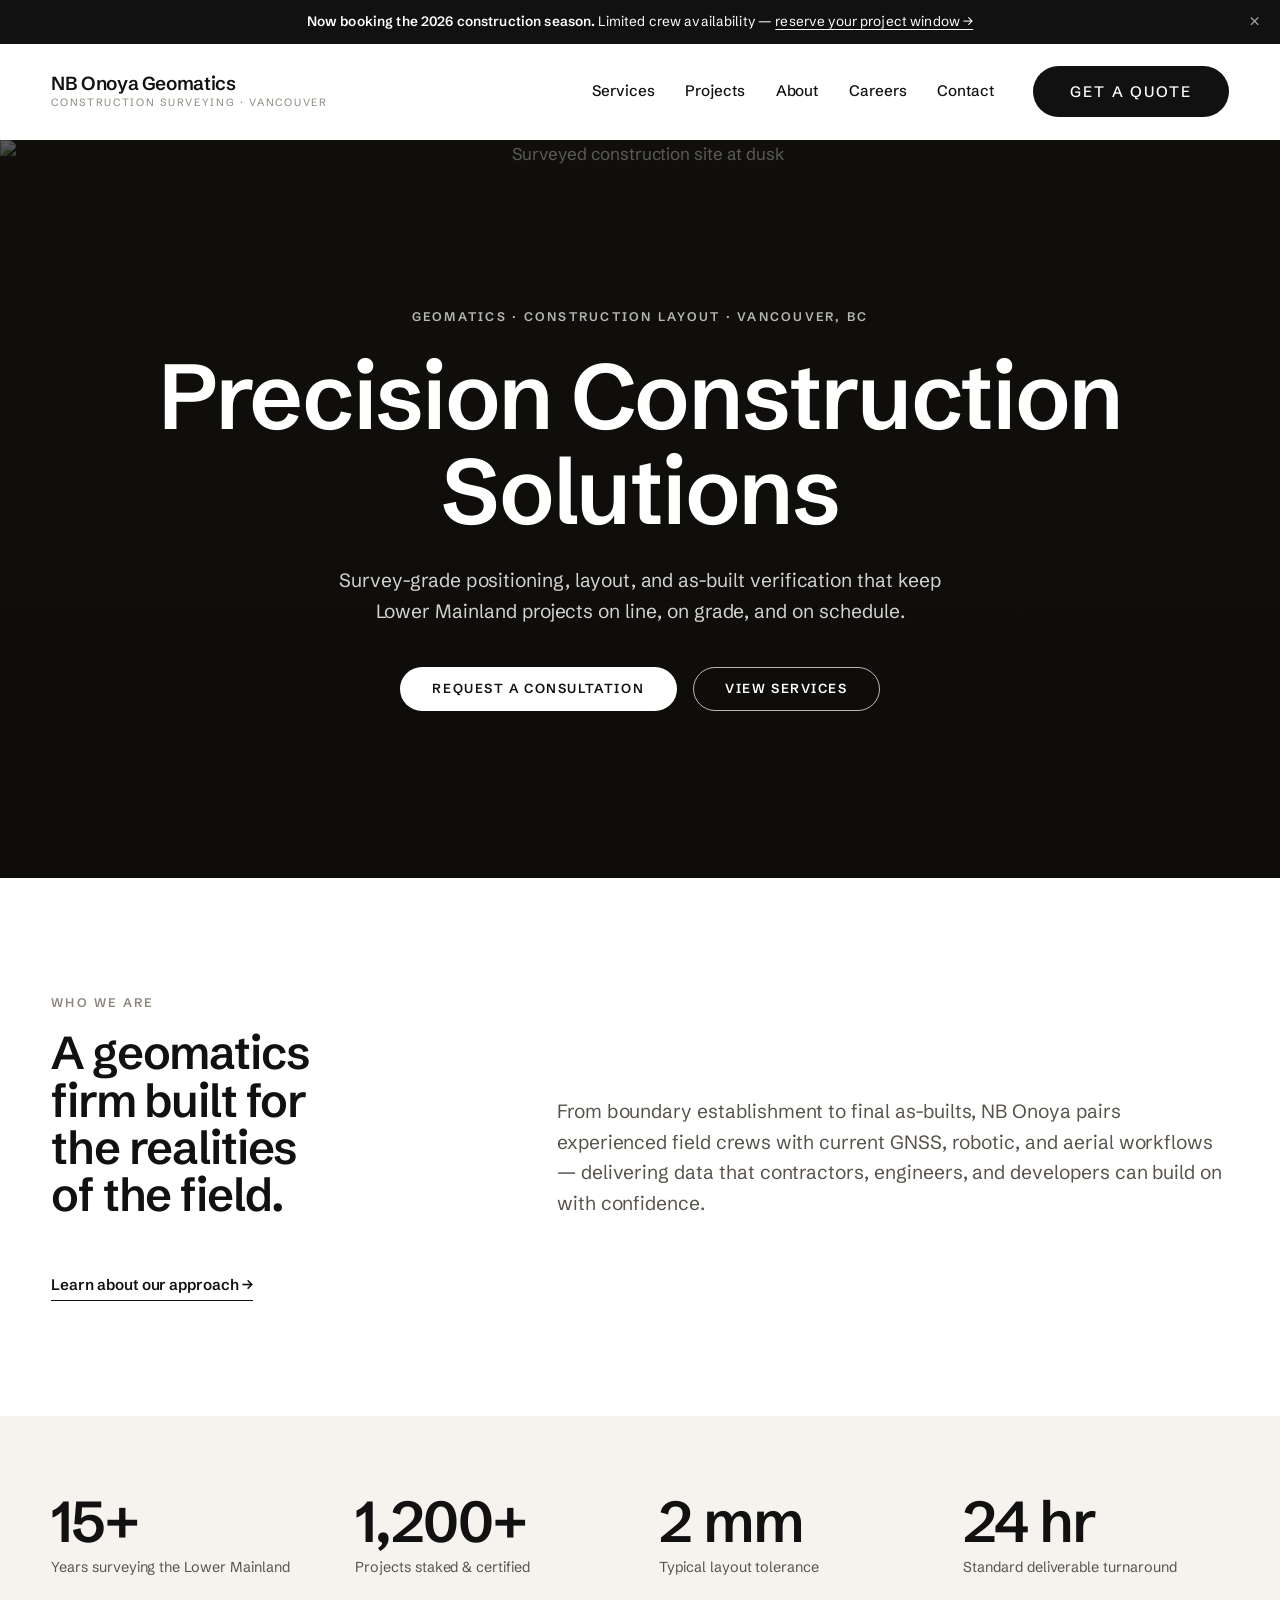
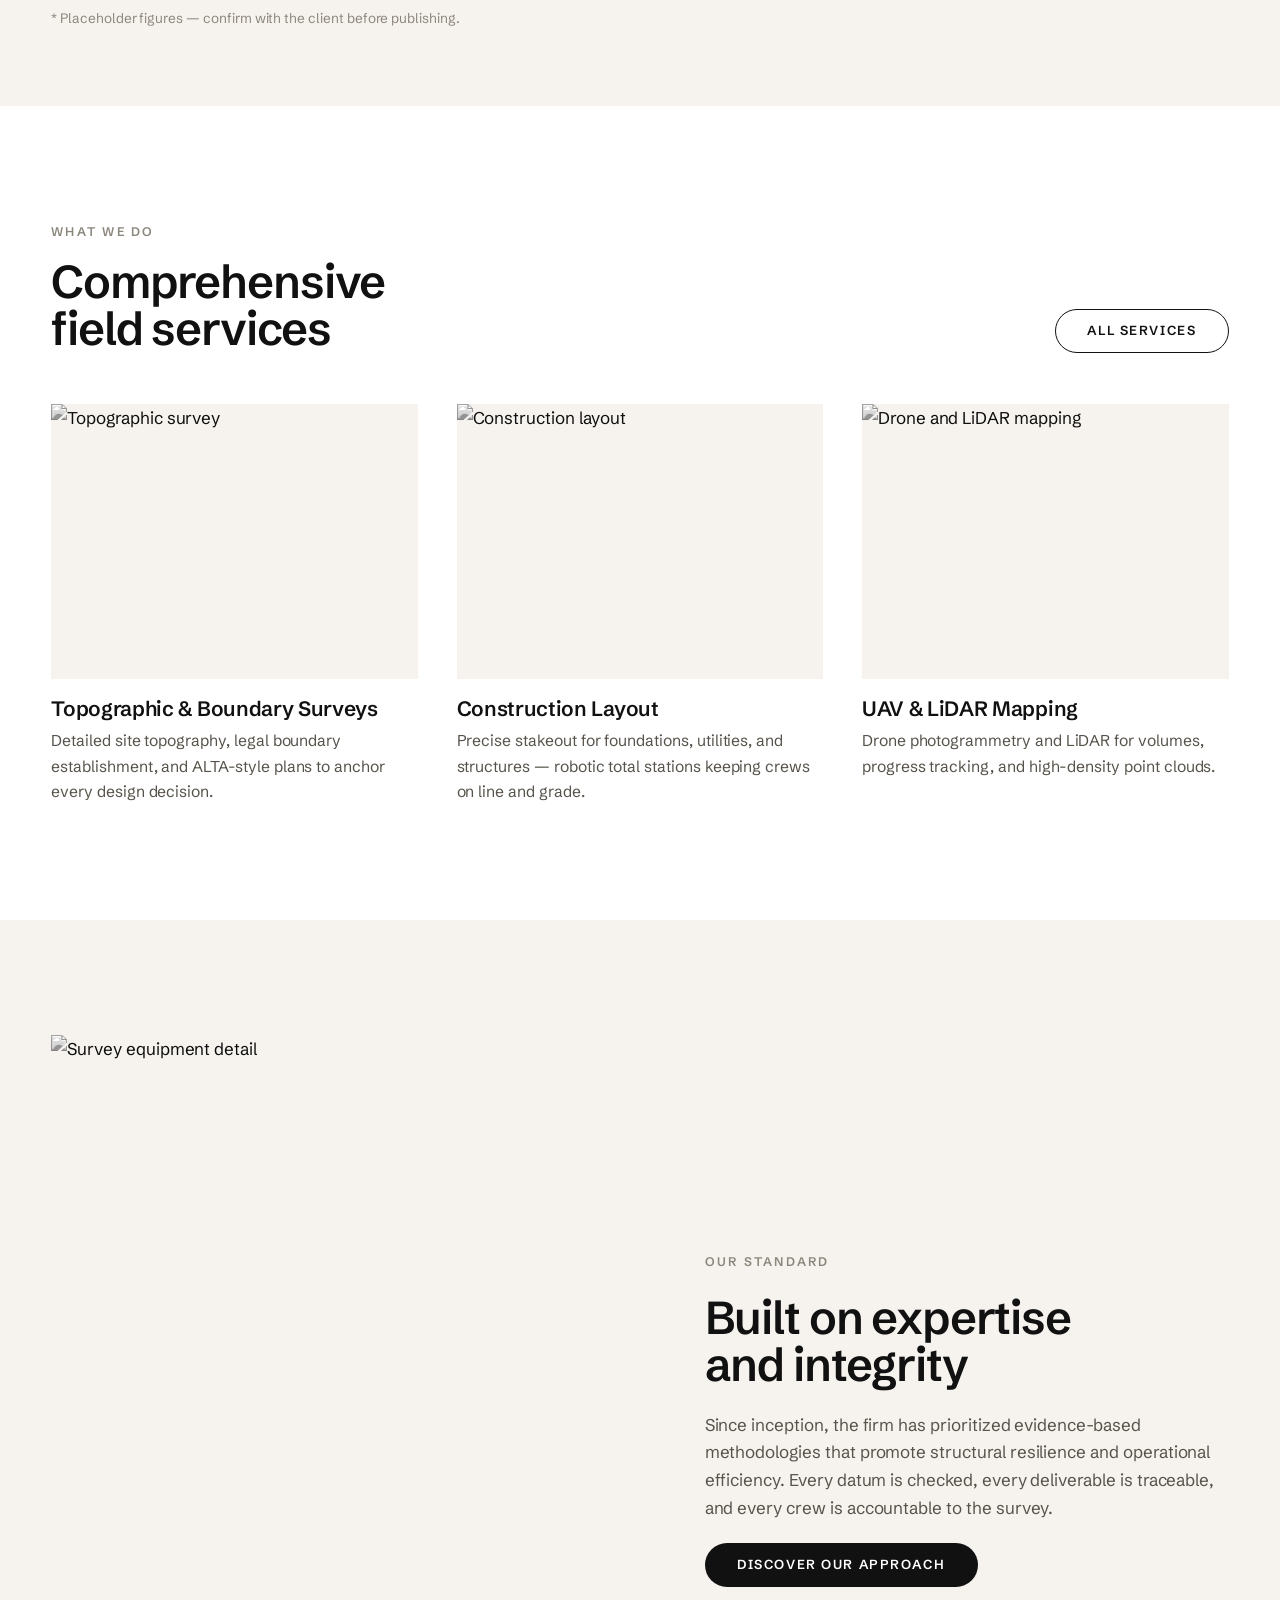
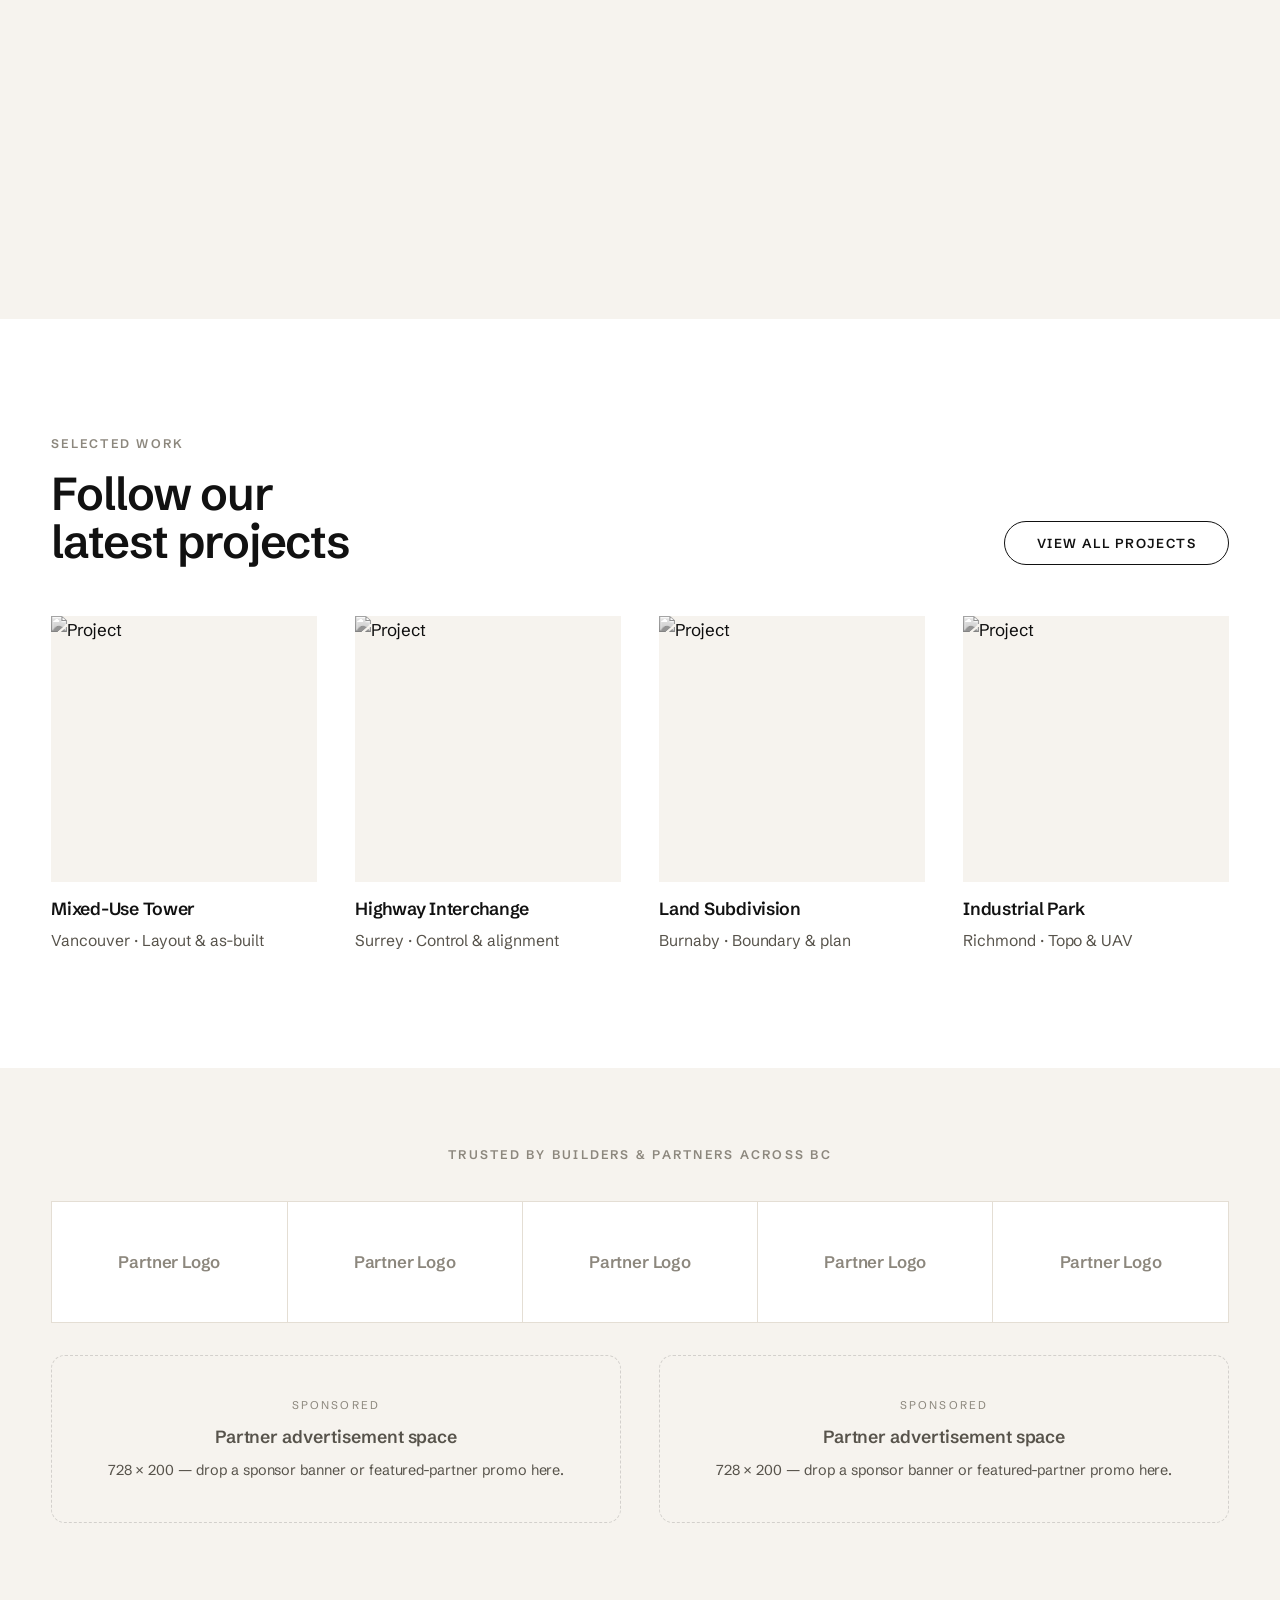
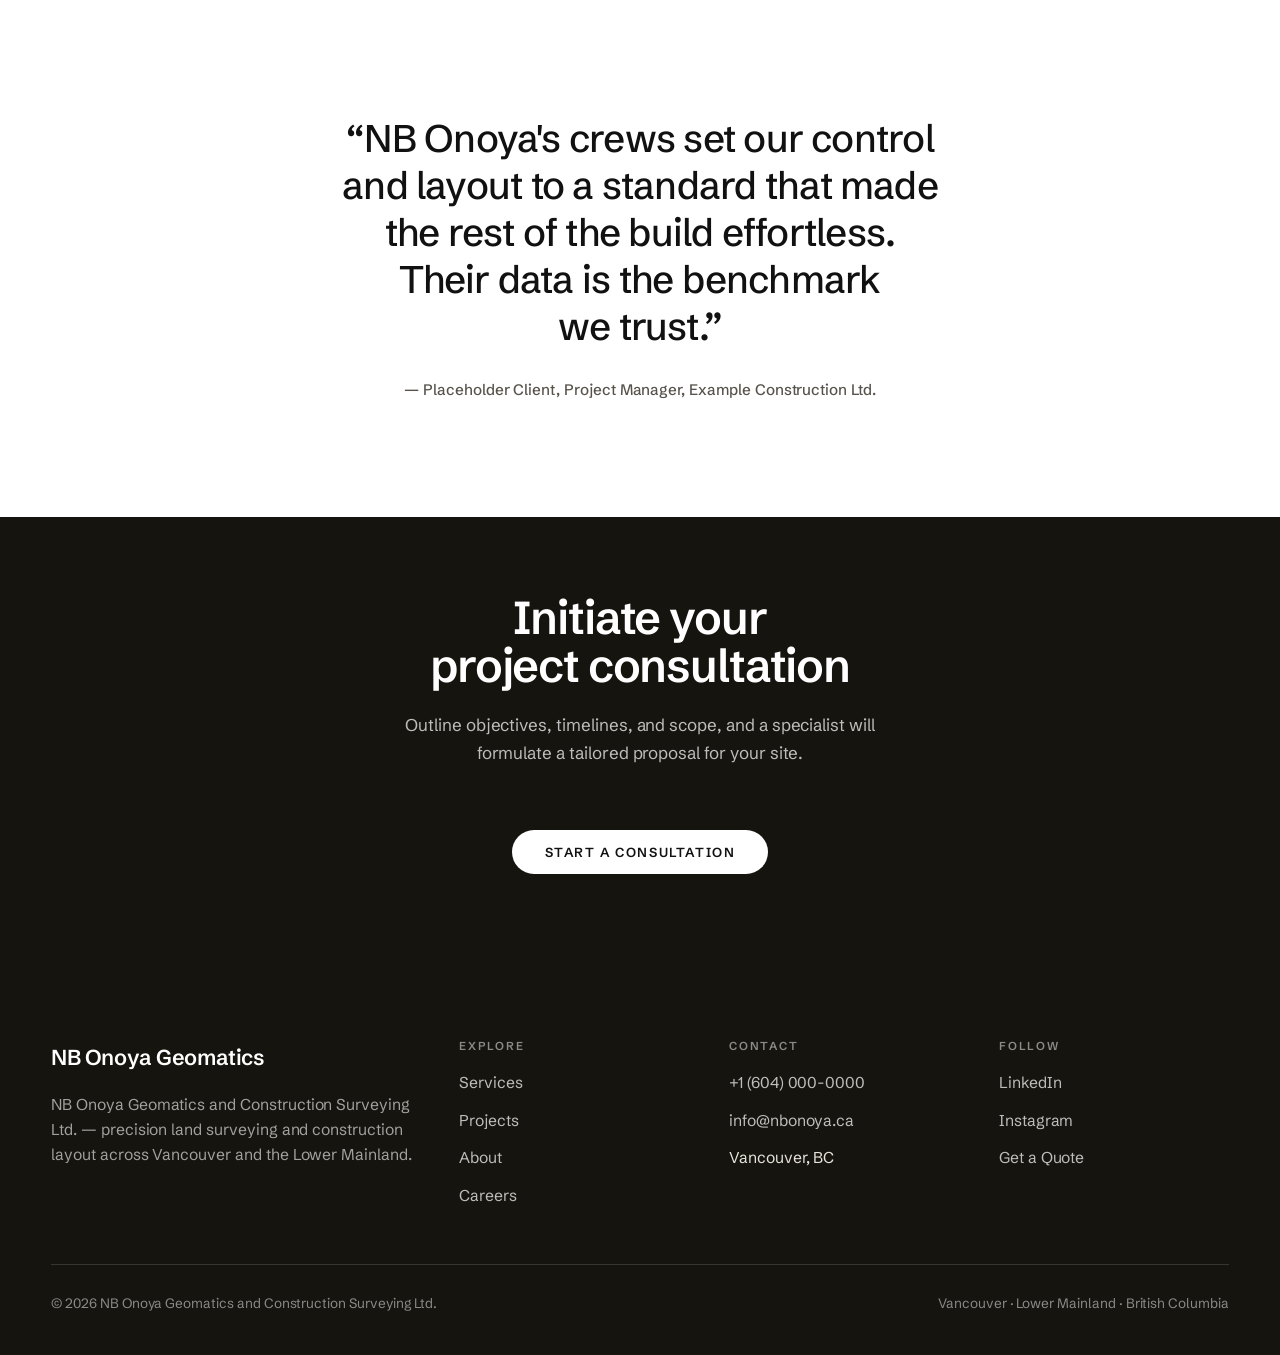
==== index.html @ a0c2b287 "Initial commit — NB Onoya Geomatics website Bug fixes applied: - Active nav class no longer applied " ====
<!DOCTYPE html>
<html lang="en" data-color="warm" data-accent="none" data-font="neue">
<head>
  <meta charset="UTF-8" />
  <meta name="viewport" content="width=device-width, initial-scale=1.0" />
  <title>NB Onoya Geomatics &amp; Construction Surveying — Vancouver</title>
  <meta name="description" content="NB Onoya Geomatics and Construction Surveying Ltd. — precision land surveying, construction layout, and geomatics services across Vancouver and the Lower Mainland." />
  <link rel="preconnect" href="https://fonts.googleapis.com" />
  <link rel="preconnect" href="https://fonts.gstatic.com" crossorigin />
  <link href="https://fonts.googleapis.com/css2?family=Schibsted+Grotesk:wght@400;500;600;700;800&family=Archivo:wght@400;500;600;700;800&family=Bricolage+Grotesque:opsz,wght@12..96,400;12..96,600;12..96,700&family=Hanken+Grotesk:wght@400;500;600&display=swap" rel="stylesheet" />
  <link rel="stylesheet" href="styles.css" />
  <script src="site.js"></script>
</head>
<body data-hero="cinematic" data-screen-label="Home">

  <!-- ===== Promo banner (advertisement / announcement) ===== -->
  <div class="promo" role="region" aria-label="Announcement">
    <div class="promo__inner">
      <span><strong>Now booking the 2026 construction season.</strong> Limited crew availability — <a href="contact.html">reserve your project window&nbsp;→</a></span>
      <button class="promo__close" aria-label="Dismiss announcement">&times;</button>
    </div>
  </div>

  <!-- ===== Nav ===== -->
  <header class="nav">
    <div class="container nav__inner">
      <a class="brand" href="index.html" aria-label="NB Onoya Geomatics home">
        <span class="brand__name">NB Onoya Geomatics</span>
        <span class="brand__sub">Construction Surveying · Vancouver</span>
      </a>
      <nav class="nav__links" aria-label="Primary">
        <a href="services.html">Services</a>
        <a href="projects.html">Projects</a>
        <a href="about.html">About</a>
        <a href="careers.html">Careers</a>
        <a href="contact.html">Contact</a>
        <a class="btn btn--primary nav__cta" href="contact.html">Get a Quote</a>
      </nav>
      <button class="nav__toggle" aria-label="Menu" aria-expanded="false"><span></span></button>
    </div>
  </header>

  <main>
    <!-- ===== HERO — three treatments, toggled by [data-hero] ===== -->
    <section class="hero">

      <!-- Cinematic -->
      <div class="hero--cinematic">
        <div class="hero__media">
          <img src="https://picsum.photos/seed/onoya-precision-site/1920/1200" alt="Surveyed construction site at dusk" loading="eager" />
        </div>
        <div class="hero__content">
          <p class="eyebrow" style="color:rgba(255,255,255,.7)">Geomatics · Construction Layout · Vancouver, BC</p>
          <h1 class="hero__title" style="margin-top:22px">Precision Construction Solutions</h1>
          <p class="hero__sub">Survey-grade positioning, layout, and as-built verification that keep Lower Mainland projects on line, on grade, and on schedule.</p>
          <div class="hero__actions">
            <a class="btn btn--light" href="contact.html">Request a Consultation</a>
            <a class="btn btn--ghost-light" href="services.html">View Services</a>
          </div>
        </div>
      </div>

      <!-- Split -->
      <div class="hero--split">
        <div class="container" style="max-width:none;padding:0">
          <div class="hero__grid">
            <div class="hero__media">
              <img src="https://picsum.photos/seed/onoya-totalstation/1200/1400" alt="Surveyor operating a total station" loading="eager" />
            </div>
            <div class="hero__panel">
              <p class="eyebrow">Geomatics · Vancouver, BC</p>
              <h1 class="hero__title" style="margin-top:20px">Precision Construction Solutions</h1>
              <p class="hero__sub">Survey-grade positioning and layout that keep Lower Mainland projects on line, on grade, and on schedule.</p>
              <div class="hero__actions">
                <a class="btn btn--primary" href="contact.html">Request a Consultation</a>
                <a class="btn btn--outline" href="services.html">View Services</a>
              </div>
            </div>
          </div>
        </div>
      </div>

      <!-- Editorial -->
      <div class="hero--editorial">
        <div class="container">
          <div class="hero__top">
            <p class="eyebrow">Geomatics · Construction Surveying · Vancouver</p>
            <h1 class="hero__title">Precision Construction Solutions</h1>
          </div>
          <div class="hero__row">
            <div class="img-wrap ratio-16-9">
              <img src="https://picsum.photos/seed/onoya-sitework/1400/900" alt="Construction site survey" loading="eager" />
            </div>
            <div>
              <p class="hero__sub">Survey-grade positioning, layout, and as-built verification that keep Lower Mainland projects on line, on grade, and on schedule.</p>
              <div class="hero__actions">
                <a class="btn btn--primary" href="contact.html">Request a Consultation</a>
                <a class="btn btn--outline" href="services.html">View Services</a>
              </div>
            </div>
          </div>
        </div>
      </div>

    </section>

    <!-- ===== Positioning statement ===== -->
    <section class="section container">
      <div class="sec-head reveal">
        <div class="sec-head__text">
          <p class="eyebrow">Who we are</p>
          <h2>A geomatics firm built for the realities of the field.</h2>
        </div>
        <p class="lead">From boundary establishment to final as-builts, NB Onoya pairs experienced field crews with current GNSS, robotic, and aerial workflows — delivering data that contractors, engineers, and developers can build on with confidence.</p>
      </div>
      <a class="arrow-link reveal" href="about.html">Learn about our approach →</a>
    </section>

    <!-- ===== Stats band ===== -->
    <section class="section--tight section--alt">
      <div class="container">
        <div class="stats reveal">
          <div class="stat"><span class="stat__num">15+</span><span class="stat__label">Years surveying the Lower Mainland</span></div>
          <div class="stat"><span class="stat__num">1,200+</span><span class="stat__label">Projects staked &amp; certified</span></div>
          <div class="stat"><span class="stat__num">2&nbsp;mm</span><span class="stat__label">Typical layout tolerance</span></div>
          <div class="stat"><span class="stat__num">24&nbsp;hr</span><span class="stat__label">Standard deliverable turnaround</span></div>
        </div>
        <p class="form__note" style="margin-top:28px">* Placeholder figures — confirm with the client before publishing.</p>
      </div>
    </section>

    <!-- ===== Services preview ===== -->
    <section class="section container">
      <div class="sec-head reveal">
        <div class="sec-head__text">
          <p class="eyebrow">What we do</p>
          <h2>Comprehensive field services</h2>
        </div>
        <a class="btn btn--outline" href="services.html">All Services</a>
      </div>
      <div class="grid grid-3">
        <article class="card reveal">
          <div class="img-wrap img-wrap--hover ratio-4-3"><img src="https://picsum.photos/seed/onoya-topo/900/700" alt="Topographic survey" /></div>
          <div class="card__body">
            <h3 class="card__title">Topographic &amp; Boundary Surveys</h3>
            <p class="card__desc">Detailed site topography, legal boundary establishment, and ALTA-style plans to anchor every design decision.</p>
          </div>
        </article>
        <article class="card reveal">
          <div class="img-wrap img-wrap--hover ratio-4-3"><img src="https://picsum.photos/seed/onoya-layout/900/700" alt="Construction layout" /></div>
          <div class="card__body">
            <h3 class="card__title">Construction Layout</h3>
            <p class="card__desc">Precise stakeout for foundations, utilities, and structures — robotic total stations keeping crews on line and grade.</p>
          </div>
        </article>
        <article class="card reveal">
          <div class="img-wrap img-wrap--hover ratio-4-3"><img src="https://picsum.photos/seed/onoya-lidar/900/700" alt="Drone and LiDAR mapping" /></div>
          <div class="card__body">
            <h3 class="card__title">UAV &amp; LiDAR Mapping</h3>
            <p class="card__desc">Drone photogrammetry and LiDAR for volumes, progress tracking, and high-density point clouds.</p>
          </div>
        </article>
      </div>
    </section>

    <!-- ===== Split: expertise ===== -->
    <section class="section--alt">
      <div class="section container">
        <div class="split">
          <div class="img-wrap ratio-3-4 reveal"><img src="https://picsum.photos/seed/onoya-integrity/1000/1300" alt="Survey equipment detail" /></div>
          <div class="split__text reveal">
            <p class="eyebrow">Our standard</p>
            <h2>Built on expertise and integrity</h2>
            <p class="muted">Since inception, the firm has prioritized evidence-based methodologies that promote structural resilience and operational efficiency. Every datum is checked, every deliverable is traceable, and every crew is accountable to the survey.</p>
            <div><a class="btn btn--primary" href="about.html">Discover Our Approach</a></div>
          </div>
        </div>
      </div>
    </section>

    <!-- ===== Featured projects (work showcase) ===== -->
    <section class="section container">
      <div class="sec-head reveal">
        <div class="sec-head__text">
          <p class="eyebrow">Selected work</p>
          <h2>Follow our latest projects</h2>
        </div>
        <a class="btn btn--outline" href="projects.html">View All Projects</a>
      </div>
      <div class="grid grid-4">
        <a class="card reveal" href="projects.html">
          <div class="img-wrap img-wrap--hover ratio-1-1"><img src="https://picsum.photos/seed/onoya-pa/700/700" alt="Project" /></div>
          <div class="card__body"><h3 class="card__title" style="font-size:1.1rem">Mixed-Use Tower</h3><p class="card__desc">Vancouver · Layout &amp; as-built</p></div>
        </a>
        <a class="card reveal" href="projects.html">
          <div class="img-wrap img-wrap--hover ratio-1-1"><img src="https://picsum.photos/seed/onoya-pb/700/700" alt="Project" /></div>
          <div class="card__body"><h3 class="card__title" style="font-size:1.1rem">Highway Interchange</h3><p class="card__desc">Surrey · Control &amp; alignment</p></div>
        </a>
        <a class="card reveal" href="projects.html">
          <div class="img-wrap img-wrap--hover ratio-1-1"><img src="https://picsum.photos/seed/onoya-pc/700/700" alt="Project" /></div>
          <div class="card__body"><h3 class="card__title" style="font-size:1.1rem">Land Subdivision</h3><p class="card__desc">Burnaby · Boundary &amp; plan</p></div>
        </a>
        <a class="card reveal" href="projects.html">
          <div class="img-wrap img-wrap--hover ratio-1-1"><img src="https://picsum.photos/seed/onoya-pd/700/700" alt="Project" /></div>
          <div class="card__body"><h3 class="card__title" style="font-size:1.1rem">Industrial Park</h3><p class="card__desc">Richmond · Topo &amp; UAV</p></div>
        </a>
      </div>
    </section>

    <!-- ===== Partners / sponsors (advertisement space) ===== -->
    <section class="section--tight section--alt">
      <div class="container">
        <p class="eyebrow text-center reveal" style="margin-bottom:36px">Trusted by builders &amp; partners across BC</p>
        <div class="logos reveal">
          <div class="logo-cell"><span class="logo-mark">Partner&nbsp;Logo</span></div>
          <div class="logo-cell"><span class="logo-mark">Partner&nbsp;Logo</span></div>
          <div class="logo-cell"><span class="logo-mark">Partner&nbsp;Logo</span></div>
          <div class="logo-cell"><span class="logo-mark">Partner&nbsp;Logo</span></div>
          <div class="logo-cell"><span class="logo-mark">Partner&nbsp;Logo</span></div>
        </div>
        <div class="grid grid-2" style="margin-top:32px">
          <div class="ad-slot reveal">
            <span class="ad-slot__tag">Sponsored</span>
            <span class="ad-slot__title">Partner advertisement space</span>
            <span class="muted" style="font-size:.9rem">728 × 200 — drop a sponsor banner or featured-partner promo here.</span>
          </div>
          <div class="ad-slot reveal">
            <span class="ad-slot__tag">Sponsored</span>
            <span class="ad-slot__title">Partner advertisement space</span>
            <span class="muted" style="font-size:.9rem">728 × 200 — drop a sponsor banner or featured-partner promo here.</span>
          </div>
        </div>
      </div>
    </section>

    <!-- ===== Testimonial ===== -->
    <section class="section container">
      <div style="max-width:60ch;margin-inline:auto" class="text-center reveal">
        <p class="quote">“NB Onoya's crews set our control and layout to a standard that made the rest of the build effortless. Their data is the benchmark we trust.”</p>
        <p class="quote__by">— Placeholder Client, Project Manager, Example Construction Ltd.</p>
      </div>
    </section>

    <!-- ===== CTA ===== -->
    <section class="section--tight" style="background:var(--bg-deep);color:#fff">
      <div class="container text-center reveal" style="max-width:780px">
        <h2 style="color:#fff">Initiate your project consultation</h2>
        <p style="color:rgba(255,255,255,.72);margin:22px auto 0;max-width:52ch">Outline objectives, timelines, and scope, and a specialist will formulate a tailored proposal for your site.</p>
        <div class="mt-cta"><a class="btn btn--light" href="contact.html">Start a Consultation</a></div>
      </div>
    </section>
  </main>

  <!-- ===== Footer ===== -->
  <footer class="footer">
    <div class="container">
      <div class="footer__top">
        <div>
          <p class="footer__brand-name">NB Onoya Geomatics</p>
          <p class="footer__blurb">NB Onoya Geomatics and Construction Surveying Ltd. — precision land surveying and construction layout across Vancouver and the Lower Mainland.</p>
        </div>
        <div class="footer__col">
          <h4>Explore</h4>
          <ul>
            <li><a href="services.html">Services</a></li>
            <li><a href="projects.html">Projects</a></li>
            <li><a href="about.html">About</a></li>
            <li><a href="careers.html">Careers</a></li>
          </ul>
        </div>
        <div class="footer__col">
          <h4>Contact</h4>
          <ul>
            <li><a href="tel:+16040000000">+1 (604) 000-0000</a></li>
            <li><a href="mailto:info@nbonoya.ca">info@nbonoya.ca</a></li>
            <li>Vancouver, BC</li>
          </ul>
        </div>
        <div class="footer__col">
          <h4>Follow</h4>
          <ul>
            <li><a href="#">LinkedIn</a></li>
            <li><a href="#">Instagram</a></li>
            <li><a href="contact.html">Get a Quote</a></li>
          </ul>
        </div>
      </div>
      <div class="footer__bottom">
        <span>© <span id="year">2026</span> NB Onoya Geomatics and Construction Surveying Ltd.</span>
        <span>Vancouver · Lower Mainland · British Columbia</span>
      </div>
    </div>
  </footer>

  <!-- ===== Tweaks (hero + color/type) ===== -->
  <div id="tweaks-root"></div>
  <script src="https://unpkg.com/react@18.3.1/umd/react.development.js" integrity="sha384-hD6/rw4ppMLGNu3tX5cjIb+uRZ7UkRJ6BPkLpg4hAu/6onKUg4lLsHAs9EBPT82L" crossorigin="anonymous"></script>
  <script src="https://unpkg.com/react-dom@18.3.1/umd/react-dom.development.js" integrity="sha384-u6aeetuaXnQ38mYT8rp6sbXaQe3NL9t+IBXmnYxwkUI2Hw4bsp2Wvmx4yRQF1uAm" crossorigin="anonymous"></script>
  <script src="https://unpkg.com/@babel/standalone@7.29.0/babel.min.js" integrity="sha384-m08KidiNqLdpJqLq95G/LEi8Qvjl/xUYll3QILypMoQ65QorJ9Lvtp2RXYGBFj1y" crossorigin="anonymous"></script>
  <script type="text/babel" src="tweaks-panel.jsx"></script>
  <script type="text/babel" src="home-tweaks.jsx"></script>
</body>
</html>
---- styles.css ----
/* ===================================================================
   NB Onoya Geomatics — shared design system
   Monochromatic, editorial "quiet luxury" surveying site
   =================================================================== */

/* ---- Reset ---- */
*, *::before, *::after { box-sizing: border-box; }
* { margin: 0; padding: 0; }
html { -webkit-text-size-adjust: 100%; scroll-behavior: smooth; }
img, picture, svg { display: block; max-width: 100%; }
button, input, textarea, select { font: inherit; color: inherit; }
a { color: inherit; text-decoration: none; }
ul { list-style: none; }

/* ===================================================================
   TOKENS
   Color directions toggled via <html data-color="warm|cool|pure">
   Accent via <html data-accent="none|clay|forest|slate">
   Type via <html data-font="neue|grotesk|editorial">
   =================================================================== */
:root {
  /* warm (default) */
  --bg: #ffffff;
  --bg-alt: #f6f3ee;          /* warm cream section */
  --bg-deep: #16140f;         /* near-black warm */
  --ink: #111111;
  --ink-soft: #57534b;        /* warm grey body-secondary */
  --ink-faint: #8c877d;
  --line: #e4ded4;
  --line-strong: #11111126;

  --accent: var(--ink);       /* monochrome by default */
  --on-accent: #ffffff;

  --maxw: 1280px;
  --gutter: clamp(20px, 4vw, 56px);
  --section-y: clamp(72px, 9vw, 132px);

  --r-pill: 999px;
  --r-soft: 14px;

  --font-display: "Schibsted Grotesk", system-ui, sans-serif;
  --font-body: "Schibsted Grotesk", system-ui, sans-serif;

  --step-hero: clamp(2.75rem, 7.2vw, 6.25rem);
  --step-h1: clamp(2.25rem, 5vw, 4.25rem);
  --step-h2: clamp(1.7rem, 3.6vw, 3rem);
  --step-h3: clamp(1.2rem, 1.9vw, 1.55rem);
  --step-eyebrow: 0.78rem;
}

html[data-color="cool"] {
  --bg-alt: #f1f3f5;
  --bg-deep: #0f1214;
  --ink: #0d0d0d;
  --ink-soft: #565d63;
  --ink-faint: #888f95;
  --line: #e2e6ea;
}
html[data-color="pure"] {
  --bg-alt: #f4f4f4;
  --bg-deep: #0c0c0c;
  --ink: #111111;
  --ink-soft: #5a5a5a;
  --ink-faint: #8a8a8a;
  --line: #e6e6e6;
}

html[data-accent="clay"]   { --accent: #9a5b3f; --on-accent: #fff; }
html[data-accent="forest"] { --accent: #34463c; --on-accent: #fff; }
html[data-accent="slate"]  { --accent: #3a4658; --on-accent: #fff; }

html[data-font="grotesk"]   { --font-display: "Archivo", system-ui, sans-serif; --font-body: "Archivo", system-ui, sans-serif; }
html[data-font="editorial"] { --font-display: "Bricolage Grotesque", Georgia, serif; --font-body: "Hanken Grotesk", system-ui, sans-serif; }

/* ===================================================================
   BASE
   =================================================================== */
body {
  font-family: var(--font-body);
  background: var(--bg);
  color: var(--ink);
  font-size: 1.0625rem;        /* 17px */
  line-height: 1.62;
  font-weight: 400;
  letter-spacing: -0.003em;
  -webkit-font-smoothing: antialiased;
  text-rendering: optimizeLegibility;
}

h1, h2, h3, h4 {
  font-family: var(--font-display);
  font-weight: 600;
  line-height: 1.03;
  letter-spacing: -0.025em;
  text-wrap: balance;
  color: var(--ink);
}
h1 { font-size: var(--step-h1); }
h2 { font-size: var(--step-h2); }
h3 { font-size: var(--step-h3); letter-spacing: -0.015em; line-height: 1.12; }

p { text-wrap: pretty; }

.container {
  width: 100%;
  max-width: var(--maxw);
  margin-inline: auto;
  padding-inline: var(--gutter);
}
.section { padding-block: var(--section-y); }
.section--alt { background: var(--bg-alt); }
.section--tight { padding-block: clamp(48px, 6vw, 80px); }

.eyebrow {
  font-size: var(--step-eyebrow);
  text-transform: uppercase;
  letter-spacing: 0.18em;
  font-weight: 600;
  color: var(--ink-faint);
}
.lead {
  font-size: clamp(1.05rem, 1.5vw, 1.3rem);
  line-height: 1.6;
  color: var(--ink-soft);
  max-width: 56ch;
}
.muted { color: var(--ink-soft); }

/* ===================================================================
   BUTTONS
   =================================================================== */
.btn {
  display: inline-flex;
  align-items: center;
  justify-content: center;
  gap: 0.6em;
  padding: 1.1em 2.4em;
  border-radius: var(--r-pill);
  font-size: 0.82rem;
  font-weight: 600;
  letter-spacing: 0.12em;
  text-transform: uppercase;
  cursor: pointer;
  border: 1.5px solid transparent;
  transition: opacity .25s ease, background .25s ease, color .25s ease, border-color .25s ease, transform .25s ease;
  line-height: 1;
  text-align: center;
  white-space: nowrap;
}
.btn:active { transform: translateY(1px); }
.btn--primary { background: var(--accent); color: var(--on-accent); }
.btn--primary:hover { opacity: 0.82; }
.btn--outline { background: transparent; color: var(--ink); border-color: var(--ink); }
.btn--outline:hover { background: var(--ink); color: var(--bg); }
.btn--light { background: var(--bg); color: var(--ink); }
.btn--light:hover { opacity: 0.85; }
.btn--ghost-light { background: transparent; color: #fff; border-color: rgba(255,255,255,.7); }
.btn--ghost-light:hover { background: #fff; color: var(--ink); }

.arrow-link {
  display: inline-flex;
  align-items: center;
  gap: 0.5em;
  font-weight: 600;
  font-size: 0.95rem;
  border-bottom: 1.5px solid var(--ink);
  padding-bottom: 2px;
  transition: gap .25s ease, opacity .2s ease;
}
.arrow-link:hover { gap: 0.9em; }

/* ===================================================================
   NAV
   =================================================================== */
.nav {
  position: sticky;
  top: 0;
  z-index: 100;
  background: var(--bg);
  border-bottom: 1px solid transparent;
  transition: border-color .3s ease, box-shadow .3s ease;
}
.nav.is-stuck { border-color: var(--line); }
.nav__inner {
  display: flex;
  align-items: center;
  justify-content: space-between;
  gap: 24px;
  padding-block: 22px;
}
.brand { display: flex; flex-direction: column; line-height: 1.05; }
.brand__name { font-family: var(--font-display); font-weight: 600; font-size: 1.18rem; letter-spacing: -0.02em; }
.brand__sub { font-size: 0.66rem; letter-spacing: 0.16em; text-transform: uppercase; color: var(--ink-faint); margin-top: 3px; }
.nav__links { display: flex; align-items: center; gap: clamp(20px, 2.4vw, 40px); }
.nav__links a { font-size: 0.95rem; font-weight: 500; transition: opacity .2s ease; position: relative; }
.nav__links a:hover { opacity: 0.55; }
.nav__links a.active { opacity: 1; }
.nav__links a.active::after {
  content: ""; position: absolute; left: 0; right: 0; bottom: -6px; height: 1.5px; background: var(--ink);
}
.nav__cta { margin-left: 8px; }
.nav__toggle {
  display: none;
  background: none; border: none; cursor: pointer;
  width: 40px; height: 40px; position: relative;
}
.nav__toggle span, .nav__toggle span::before, .nav__toggle span::after {
  content: ""; position: absolute; left: 8px; width: 24px; height: 1.8px; background: var(--ink); transition: transform .3s ease, opacity .3s ease;
}
.nav__toggle span { top: 19px; }
.nav__toggle span::before { top: -7px; }
.nav__toggle span::after { top: 7px; }
body.menu-open .nav__toggle span { background: transparent; }
body.menu-open .nav__toggle span::before { transform: translateY(7px) rotate(45deg); }
body.menu-open .nav__toggle span::after { transform: translateY(-7px) rotate(-45deg); }

/* ===================================================================
   PROMO BANNER
   =================================================================== */
.promo {
  background: var(--ink);
  color: var(--bg);
  font-size: 0.85rem;
  letter-spacing: 0.01em;
}
.promo__inner {
  display: flex; align-items: center; justify-content: center; gap: 16px;
  padding: 11px var(--gutter); position: relative; text-align: center;
}
.promo__inner strong { font-weight: 600; }
.promo a { text-decoration: underline; text-underline-offset: 3px; }
.promo__close {
  position: absolute; right: 16px; background: none; border: none; color: inherit;
  cursor: pointer; opacity: .6; font-size: 1.1rem; line-height: 1; padding: 4px;
}
.promo__close:hover { opacity: 1; }
.promo[hidden] { display: none; }

/* ===================================================================
   IMAGE TREATMENT  (grayscale for editorial cohesion)
   =================================================================== */
.img-wrap { position: relative; overflow: hidden; background: var(--bg-alt); }
.img-wrap img {
  width: 100%; height: 100%; object-fit: cover;
  filter: grayscale(100%) contrast(1.03);
  transition: transform .8s cubic-bezier(.2,.6,.2,1), filter .6s ease;
}
.img-wrap--hover:hover img { transform: scale(1.04); }
.ratio-4-3 { aspect-ratio: 4 / 3; }
.ratio-1-1 { aspect-ratio: 1 / 1; }
.ratio-3-4 { aspect-ratio: 3 / 4; }
.ratio-16-9 { aspect-ratio: 16 / 9; }

/* ===================================================================
   HERO  (3 treatments via <body data-hero="...">)
   =================================================================== */
.hero { position: relative; }

/* default = cinematic full-bleed */
.hero--cinematic {
  min-height: clamp(560px, 82vh, 880px);
  display: flex; align-items: center; justify-content: center;
  text-align: center; color: #fff; overflow: hidden;
}
.hero--cinematic .hero__media { position: absolute; inset: 0; background: var(--bg-deep); }
.hero--cinematic .hero__media img { width: 100%; height: 100%; object-fit: cover; filter: grayscale(35%) brightness(.62) contrast(1.02); }
.hero--cinematic .hero__media::after { content: ""; position: absolute; inset: 0; background: linear-gradient(180deg, rgba(10,9,7,.45), rgba(10,9,7,.68)); }
.hero--cinematic .hero__content { position: relative; max-width: 1100px; padding-inline: var(--gutter); }
.hero--cinematic .hero__title { color: #fff; font-size: var(--step-hero); }
.hero--cinematic .hero__sub { color: rgba(255,255,255,.82); margin: 26px auto 0; font-size: clamp(1.05rem,1.5vw,1.3rem); max-width: 54ch; }
.hero--cinematic .hero__actions { margin-top: 40px; display: flex; gap: 16px; justify-content: center; flex-wrap: wrap; }

/* split = image left / text right */
.hero--split .hero__grid { display: grid; grid-template-columns: 1.05fr 1fr; min-height: clamp(520px, 78vh, 820px); }
.hero--split .hero__media { position: relative; background: var(--bg-alt); }
.hero--split .hero__media img { width: 100%; height: 100%; object-fit: cover; filter: grayscale(100%) contrast(1.03); }
.hero--split .hero__panel { display: flex; flex-direction: column; justify-content: center; padding: clamp(40px, 6vw, 96px); }
.hero--split .hero__title { font-size: clamp(2.5rem, 5vw, 5rem); }
.hero--split .hero__sub { margin-top: 28px; color: var(--ink-soft); font-size: clamp(1.05rem,1.4vw,1.3rem); max-width: 40ch; }
.hero--split .hero__actions { margin-top: 40px; display: flex; gap: 16px; flex-wrap: wrap; }

/* editorial = light, oversized type, inset image */
.hero--editorial { padding-block: clamp(56px, 8vw, 120px); }
.hero--editorial .hero__top { display: flex; flex-direction: column; gap: 22px; max-width: 18ch; }
.hero--editorial .hero__title { font-size: var(--step-hero); }
.hero--editorial .hero__row { display: grid; grid-template-columns: 1fr 1fr; gap: clamp(32px, 5vw, 80px); align-items: end; margin-top: clamp(40px, 5vw, 72px); }
.hero--editorial .hero__media img { width: 100%; height: 100%; object-fit: cover; filter: grayscale(100%) contrast(1.03); }
.hero--editorial .hero__sub { color: var(--ink-soft); font-size: clamp(1.05rem,1.5vw,1.35rem); }
.hero--editorial .hero__actions { margin-top: 32px; display: flex; gap: 16px; flex-wrap: wrap; }

/* visibility switch */
body[data-hero="cinematic"] .hero--split,
body[data-hero="cinematic"] .hero--editorial,
body[data-hero="split"] .hero--cinematic,
body[data-hero="split"] .hero--editorial,
body[data-hero="editorial"] .hero--cinematic,
body[data-hero="editorial"] .hero--split { display: none; }

/* ===================================================================
   GENERIC SECTION HEADER
   =================================================================== */
.sec-head { display: flex; align-items: flex-end; justify-content: space-between; gap: 32px; flex-wrap: wrap; margin-bottom: clamp(36px, 4vw, 64px); }
.sec-head__text { max-width: 40ch; display: flex; flex-direction: column; gap: 16px; }

/* ===================================================================
   GRIDS / CARDS
   =================================================================== */
.grid { display: grid; gap: clamp(28px, 3vw, 48px); }
.grid-3 { grid-template-columns: repeat(3, 1fr); }
.grid-4 { grid-template-columns: repeat(4, 1fr); }
.grid-2 { grid-template-columns: repeat(2, 1fr); }

/* product/service card — no borders, image flush, text below */
.card { display: flex; flex-direction: column; gap: 18px; }
.card__body { display: flex; flex-direction: column; gap: 8px; }
.card__title { font-family: var(--font-display); font-weight: 600; font-size: 1.3rem; letter-spacing: -0.015em; }
.card__meta { font-size: 0.95rem; color: var(--ink); font-weight: 500; }
.card__desc { color: var(--ink-soft); font-size: 0.98rem; }

/* two-column split (image + centered text) */
.split { display: grid; grid-template-columns: 1.1fr 1fr; gap: clamp(36px, 6vw, 96px); align-items: center; }
.split--reverse > .img-wrap { order: 2; }
.split__text { display: flex; flex-direction: column; gap: 22px; }

/* stat row */
.stats { display: grid; grid-template-columns: repeat(4, 1fr); gap: clamp(24px, 3vw, 48px); }
.stat { display: flex; flex-direction: column; gap: 6px; }
.stat__num { font-family: var(--font-display); font-weight: 600; font-size: clamp(2.4rem, 4.5vw, 3.6rem); letter-spacing: -0.03em; line-height: 1; }
.stat__label { font-size: 0.9rem; color: var(--ink-soft); }

/* numbered service list */
.svc-list { border-top: 1px solid var(--line); }
.svc-item { display: grid; grid-template-columns: 64px 1fr auto; gap: 24px; align-items: center; padding: clamp(24px, 3vw, 40px) 0; border-bottom: 1px solid var(--line); transition: padding-left .35s ease; }
.svc-item:hover { padding-left: 16px; }
.svc-item__num { font-size: 0.9rem; color: var(--ink-faint); font-variant-numeric: tabular-nums; }
.svc-item__name { font-family: var(--font-display); font-weight: 600; font-size: clamp(1.3rem, 2.4vw, 2rem); letter-spacing: -0.02em; }
.svc-item__desc { color: var(--ink-soft); font-size: 1rem; max-width: 52ch; margin-top: 6px; }
.svc-item__icon { color: var(--ink-faint); transition: transform .35s ease, color .2s ease; }
.svc-item:hover .svc-item__icon { transform: translateX(6px); color: var(--ink); }

/* partner / client logo strip */
.logos { display: grid; grid-template-columns: repeat(5, 1fr); gap: 1px; background: var(--line); border: 1px solid var(--line); }
.logo-cell { background: var(--bg); display: flex; align-items: center; justify-content: center; padding: 38px 20px; min-height: 120px; }
.logo-mark { font-family: var(--font-display); font-weight: 600; font-size: 1.05rem; letter-spacing: -0.01em; color: var(--ink-faint); text-align: center; }

/* testimonial */
.quote { font-family: var(--font-display); font-weight: 500; font-size: clamp(1.4rem, 3vw, 2.4rem); line-height: 1.22; letter-spacing: -0.02em; }
.quote__by { margin-top: 28px; font-family: var(--font-body); font-size: 0.95rem; color: var(--ink-soft); font-weight: 500; }

/* ad / sponsor slot */
.ad-slot {
  border: 1.5px dashed var(--line-strong);
  border-radius: var(--r-soft);
  display: flex; flex-direction: column; align-items: center; justify-content: center; gap: 8px;
  padding: 40px; text-align: center; color: var(--ink-faint); background: var(--bg-alt);
  min-height: 160px;
}
.ad-slot__tag { font-size: 0.7rem; letter-spacing: 0.18em; text-transform: uppercase; }
.ad-slot__title { font-family: var(--font-display); font-weight: 600; font-size: 1.1rem; color: var(--ink-soft); }

/* ===================================================================
   FORMS
   =================================================================== */
.form { display: flex; flex-direction: column; gap: 24px; }
.form__row { display: grid; grid-template-columns: 1fr 1fr; gap: 20px; }
.field { display: flex; flex-direction: column; gap: 9px; }
.field label { font-size: 0.95rem; font-weight: 500; }
.field label .req { color: var(--ink-faint); font-weight: 400; }
.field input, .field select {
  height: 56px; padding: 0 24px; border: 1px solid var(--ink);
  border-radius: var(--r-pill); background: var(--bg); width: 100%;
  transition: box-shadow .2s ease, border-color .2s ease;
}
.field textarea {
  min-height: 160px; padding: 18px 24px; border: 1px solid var(--ink);
  border-radius: var(--r-soft); background: var(--bg); width: 100%; resize: vertical;
  font-family: inherit; line-height: 1.5;
}
.field input:focus, .field textarea:focus, .field select:focus { outline: none; box-shadow: 0 0 0 3px var(--line); }
.field input::placeholder, .field textarea::placeholder { color: var(--ink-faint); }
.field--invalid input, .field--invalid textarea { border-color: #b3261e; box-shadow: 0 0 0 3px #b3261e22; }
.field__error { font-size: 0.82rem; color: #b3261e; min-height: 0; }
.form__note { font-size: 0.85rem; color: var(--ink-faint); }
.form-success {
  border: 1px solid var(--ink); border-radius: var(--r-soft); padding: 28px 32px;
  display: flex; gap: 16px; align-items: flex-start;
}

/* ===================================================================
   FOOTER
   =================================================================== */
.footer { background: var(--bg-deep); color: #e8e4dc; padding-block: clamp(56px, 7vw, 96px) 40px; }
.footer a { color: rgba(255,255,255,.72); transition: color .2s ease; }
.footer a:hover { color: #fff; }
.footer__top { display: grid; grid-template-columns: 1.6fr 1fr 1fr 1fr; gap: 40px; padding-bottom: 56px; border-bottom: 1px solid rgba(255,255,255,.14); }
.footer__brand-name { font-family: var(--font-display); font-weight: 600; font-size: 1.35rem; color: #fff; letter-spacing: -0.02em; }
.footer__blurb { color: rgba(255,255,255,.6); margin-top: 16px; max-width: 38ch; font-size: 0.98rem; }
.footer__col h4 { color: rgba(255,255,255,.5); font-size: 0.72rem; letter-spacing: 0.16em; text-transform: uppercase; font-weight: 600; margin-bottom: 18px; }
.footer__col ul { display: flex; flex-direction: column; gap: 12px; font-size: 0.98rem; }
.footer__bottom { display: flex; align-items: center; justify-content: space-between; gap: 20px; flex-wrap: wrap; padding-top: 28px; font-size: 0.85rem; color: rgba(255,255,255,.5); }

/* ===================================================================
   MISC / UTIL
   =================================================================== */
.reveal { opacity: 0; transform: translateY(24px); transition: opacity .8s ease, transform .8s cubic-bezier(.2,.6,.2,1); }
.reveal.in { opacity: 1; transform: none; }
.text-center { text-align: center; }
.mt-cta { margin-top: clamp(40px, 5vw, 64px); }
.divider { height: 1px; background: var(--line); border: 0; }
.page-head { padding-block: clamp(56px, 8vw, 120px) clamp(28px, 3vw, 40px); }
.page-head__inner { display: flex; flex-direction: column; gap: 22px; max-width: 24ch; }
.breadcrumb { font-size: 0.82rem; letter-spacing: 0.06em; color: var(--ink-faint); text-transform: uppercase; }

.map-frame { width: 100%; aspect-ratio: 16 / 10; border: 0; border-radius: var(--r-soft); filter: grayscale(100%) contrast(1.05); background: var(--bg-alt); }

/* ===================================================================
   RESPONSIVE
   =================================================================== */
@media (max-width: 960px) {
  .grid-4 { grid-template-columns: repeat(2, 1fr); }
  .footer__top { grid-template-columns: 1fr 1fr; gap: 32px 24px; }
  .stats { grid-template-columns: repeat(2, 1fr); row-gap: 36px; }
  .hero--split .hero__grid { grid-template-columns: 1fr; }
  .hero--split .hero__media { min-height: 320px; }
  .hero--editorial .hero__row { grid-template-columns: 1fr; }
}
@media (max-width: 820px) {
  .nav__links {
    position: fixed; inset: 0 0 0 auto; width: min(82vw, 360px);
    background: var(--bg); flex-direction: column; align-items: flex-start;
    justify-content: center; gap: 28px; padding: 40px var(--gutter);
    transform: translateX(100%); transition: transform .4s cubic-bezier(.2,.7,.2,1);
    box-shadow: -20px 0 60px rgba(0,0,0,.12); z-index: 99;
  }
  body.menu-open .nav__links { transform: none; }
  .nav__links a { font-size: 1.5rem; font-weight: 500; }
  .nav__links a.active::after { display: none; }
  .nav__cta { margin-left: 0; }
  .nav__toggle { display: block; z-index: 101; }
  .split { grid-template-columns: 1fr; gap: 36px; }
  .split--reverse > .img-wrap { order: 0; }
  .grid-3, .grid-2 { grid-template-columns: 1fr; }
  .logos { grid-template-columns: repeat(2, 1fr); }
  .form__row { grid-template-columns: 1fr; }
  .svc-item { grid-template-columns: 40px 1fr; }
  .svc-item__icon { display: none; }
}
@media (max-width: 480px) {
  .grid-4 { grid-template-columns: 1fr; }
  .logos { grid-template-columns: 1fr; }
  .hero--cinematic .hero__actions, .hero--split .hero__actions, .hero--editorial .hero__actions { flex-direction: column; }
  .hero--cinematic .hero__actions .btn, .hero--split .hero__actions .btn { width: 100%; }
}

@media (prefers-reduced-motion: reduce) {
  .reveal { opacity: 1; transform: none; transition: none; }
  html { scroll-behavior: auto; }
}
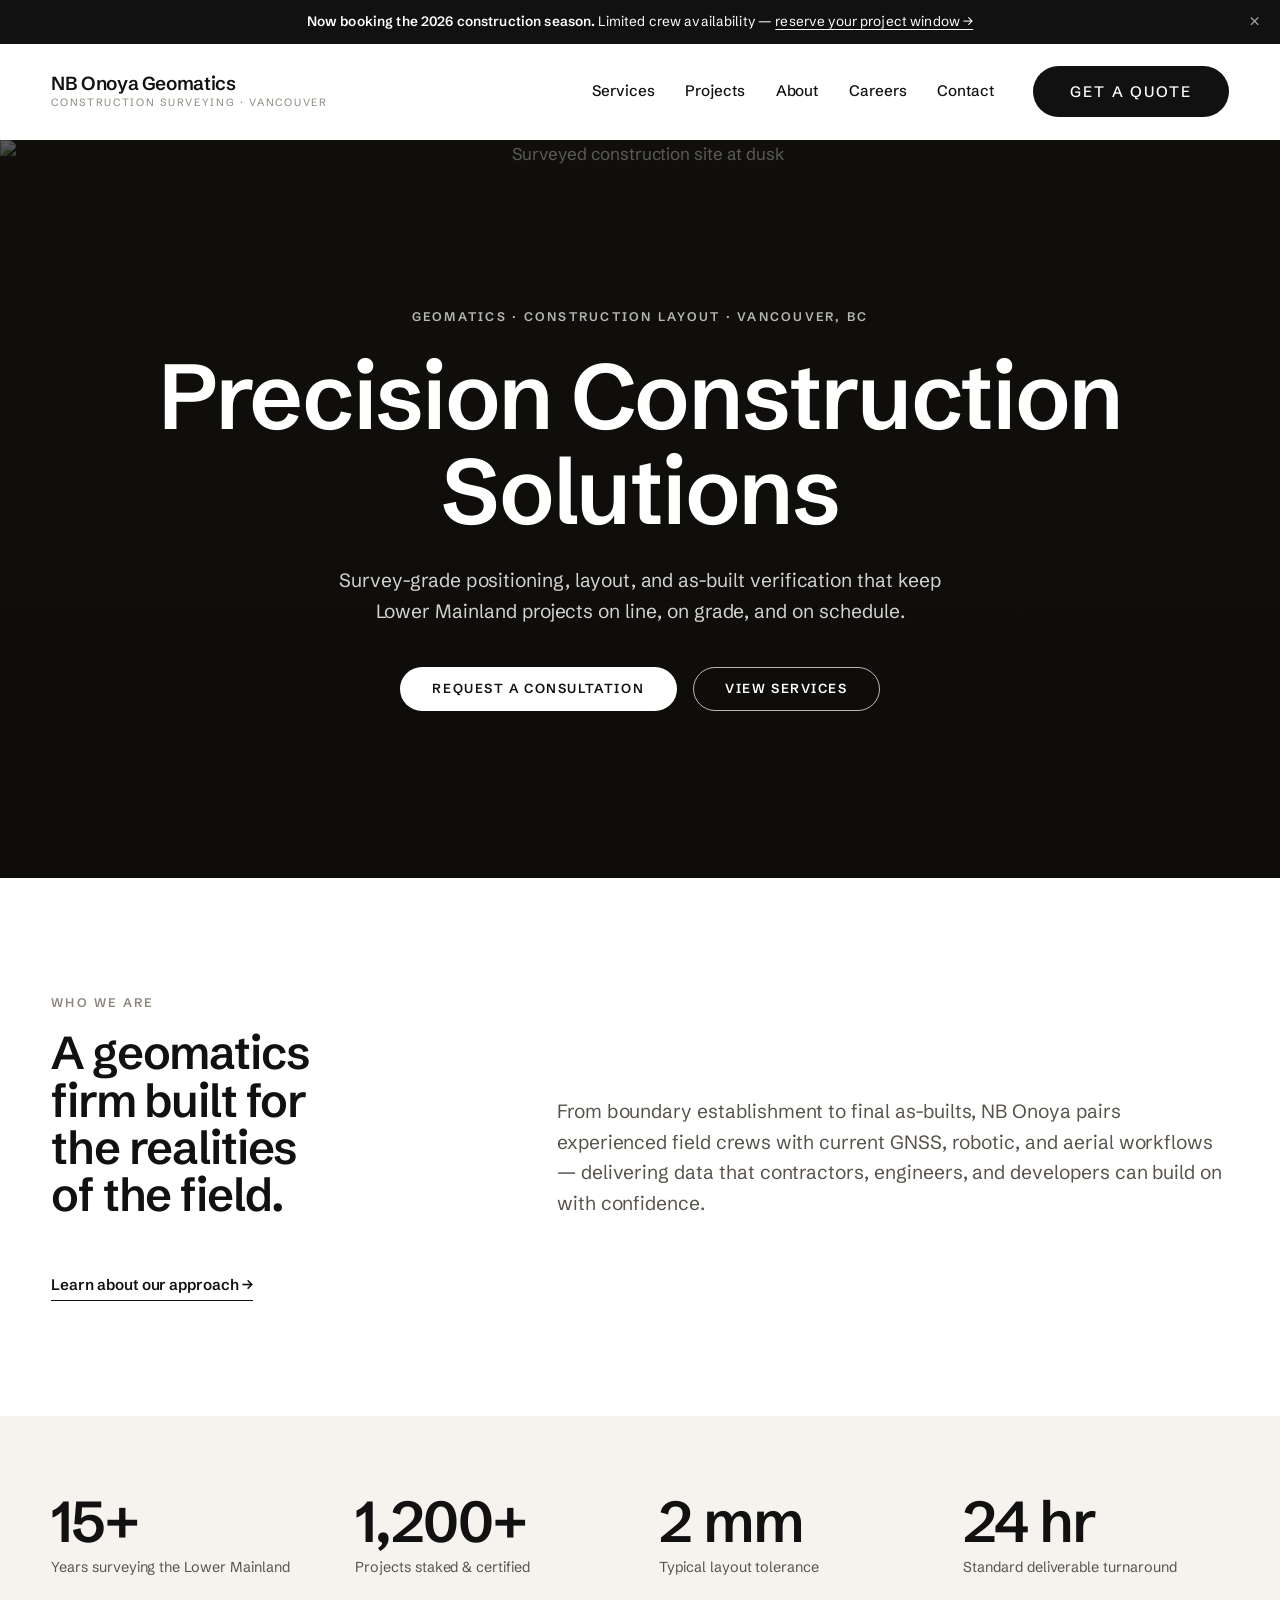
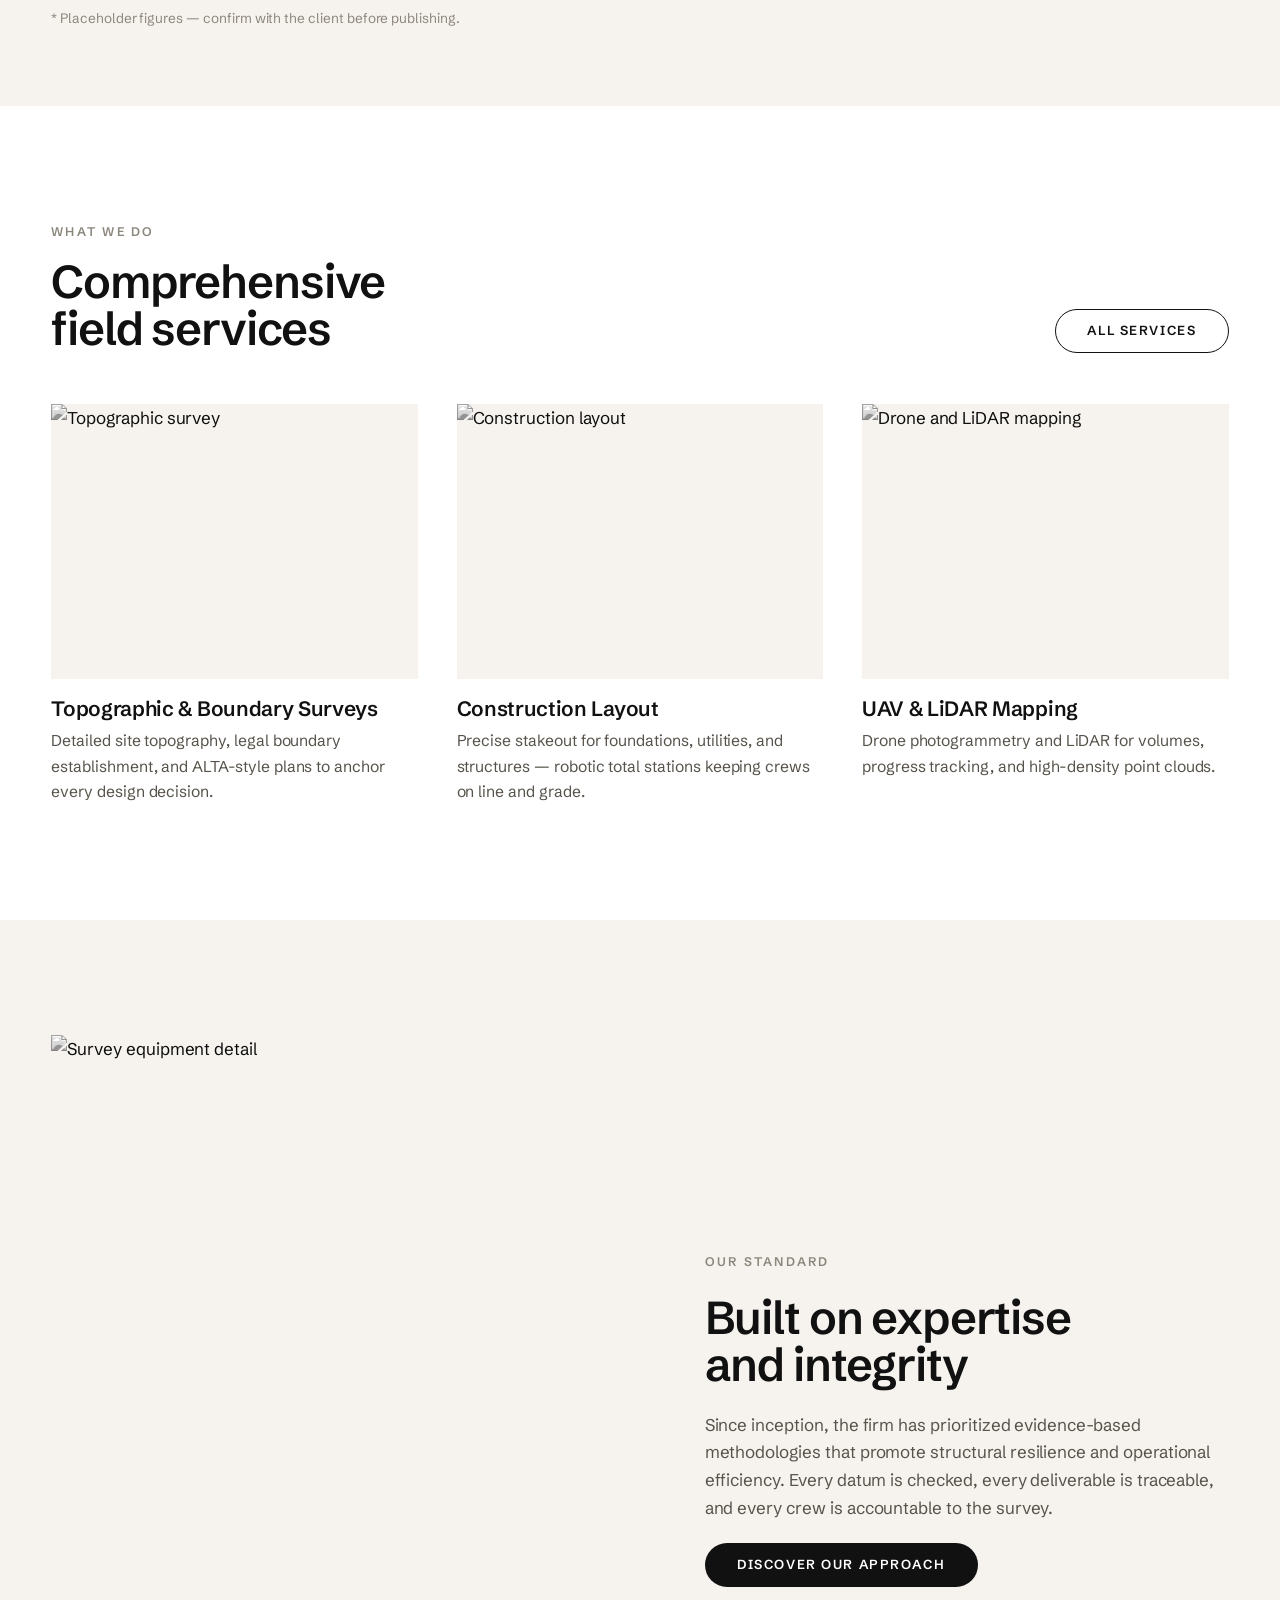
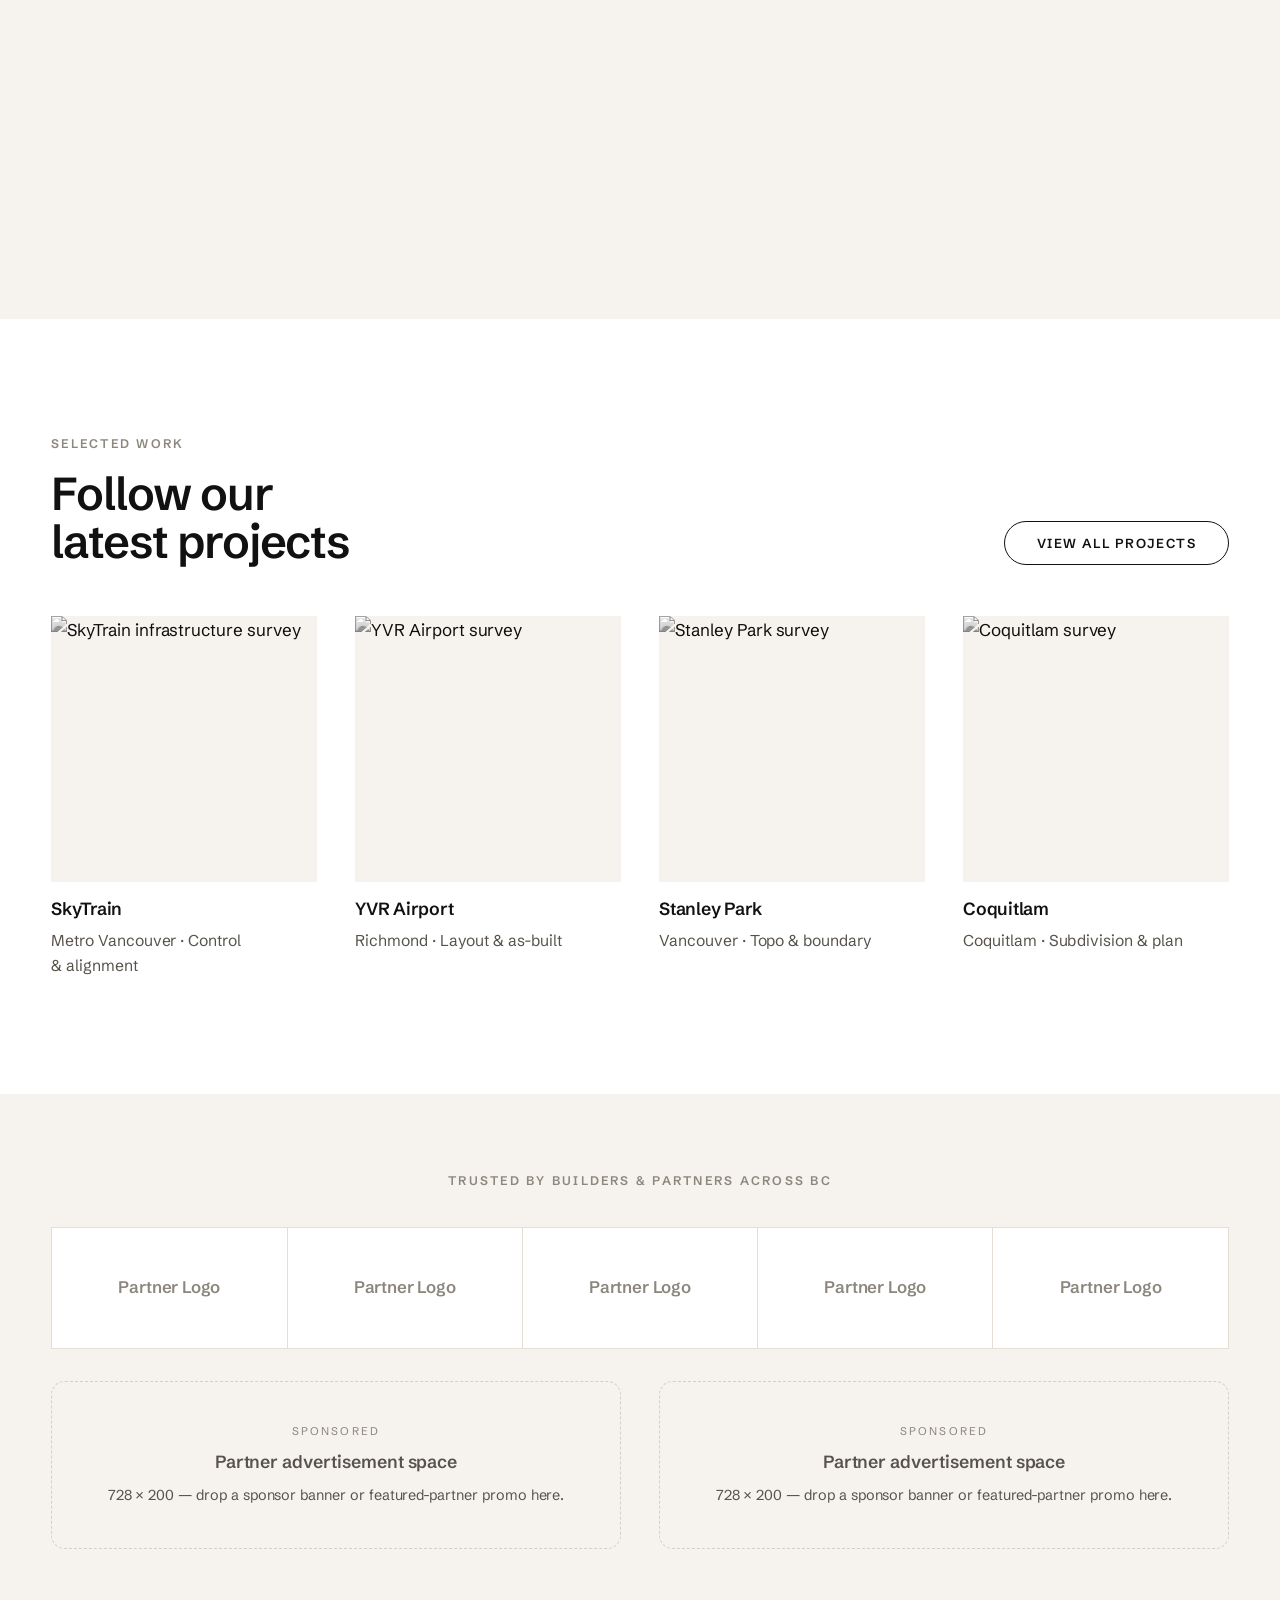
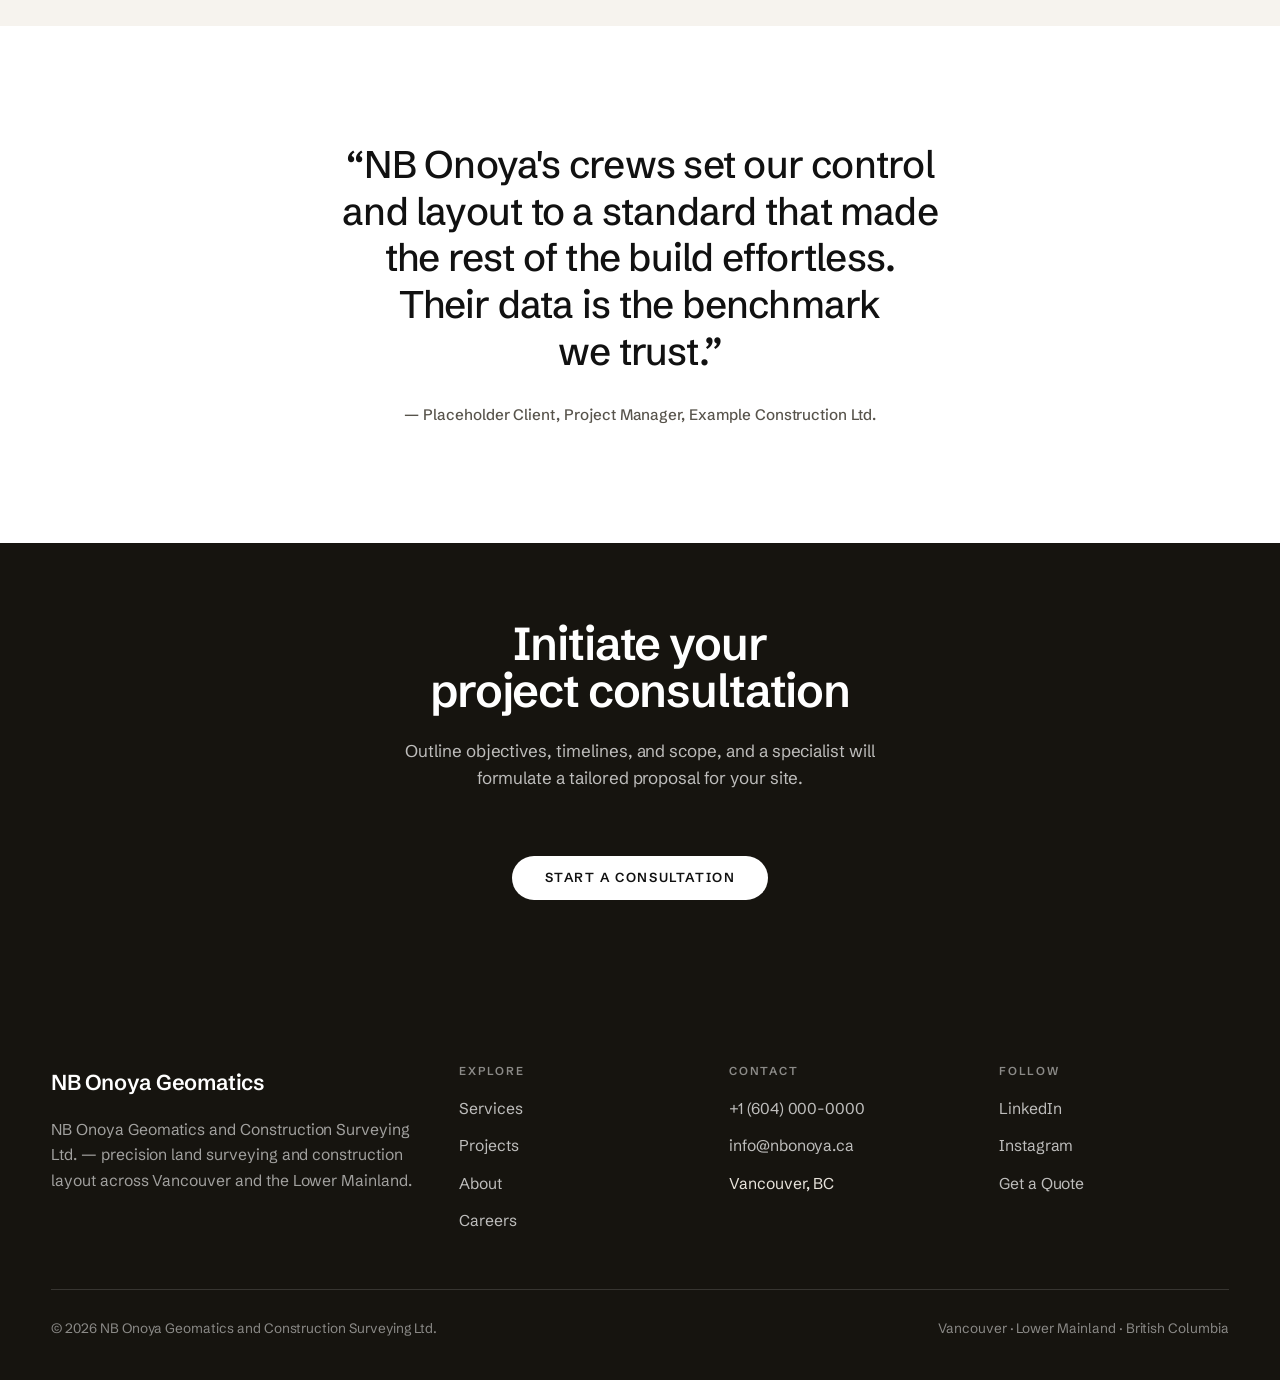
==== commit 7b377168: "Update project cards to Vancouver landmark placeholders" ====
--- a/index.html
+++ b/index.html
@@ -189,20 +189,20 @@
       </div>
       <div class="grid grid-4">
         <a class="card reveal" href="projects.html">
-          <div class="img-wrap img-wrap--hover ratio-1-1"><img src="https://picsum.photos/seed/onoya-pa/700/700" alt="Project" /></div>
-          <div class="card__body"><h3 class="card__title" style="font-size:1.1rem">Mixed-Use Tower</h3><p class="card__desc">Vancouver · Layout &amp; as-built</p></div>
+          <div class="img-wrap img-wrap--hover ratio-1-1"><img src="https://picsum.photos/seed/onoya-skytrain/700/700" alt="SkyTrain infrastructure survey" /></div>
+          <div class="card__body"><h3 class="card__title" style="font-size:1.1rem">SkyTrain</h3><p class="card__desc">Metro Vancouver · Control &amp; alignment</p></div>
         </a>
         <a class="card reveal" href="projects.html">
-          <div class="img-wrap img-wrap--hover ratio-1-1"><img src="https://picsum.photos/seed/onoya-pb/700/700" alt="Project" /></div>
-          <div class="card__body"><h3 class="card__title" style="font-size:1.1rem">Highway Interchange</h3><p class="card__desc">Surrey · Control &amp; alignment</p></div>
+          <div class="img-wrap img-wrap--hover ratio-1-1"><img src="https://picsum.photos/seed/onoya-yvr/700/700" alt="YVR Airport survey" /></div>
+          <div class="card__body"><h3 class="card__title" style="font-size:1.1rem">YVR Airport</h3><p class="card__desc">Richmond · Layout &amp; as-built</p></div>
         </a>
         <a class="card reveal" href="projects.html">
-          <div class="img-wrap img-wrap--hover ratio-1-1"><img src="https://picsum.photos/seed/onoya-pc/700/700" alt="Project" /></div>
-          <div class="card__body"><h3 class="card__title" style="font-size:1.1rem">Land Subdivision</h3><p class="card__desc">Burnaby · Boundary &amp; plan</p></div>
+          <div class="img-wrap img-wrap--hover ratio-1-1"><img src="https://picsum.photos/seed/onoya-stanleypark/700/700" alt="Stanley Park survey" /></div>
+          <div class="card__body"><h3 class="card__title" style="font-size:1.1rem">Stanley Park</h3><p class="card__desc">Vancouver · Topo &amp; boundary</p></div>
         </a>
         <a class="card reveal" href="projects.html">
-          <div class="img-wrap img-wrap--hover ratio-1-1"><img src="https://picsum.photos/seed/onoya-pd/700/700" alt="Project" /></div>
-          <div class="card__body"><h3 class="card__title" style="font-size:1.1rem">Industrial Park</h3><p class="card__desc">Richmond · Topo &amp; UAV</p></div>
+          <div class="img-wrap img-wrap--hover ratio-1-1"><img src="https://picsum.photos/seed/onoya-coquitlam/700/700" alt="Coquitlam survey" /></div>
+          <div class="card__body"><h3 class="card__title" style="font-size:1.1rem">Coquitlam</h3><p class="card__desc">Coquitlam · Subdivision &amp; plan</p></div>
         </a>
       </div>
     </section>
